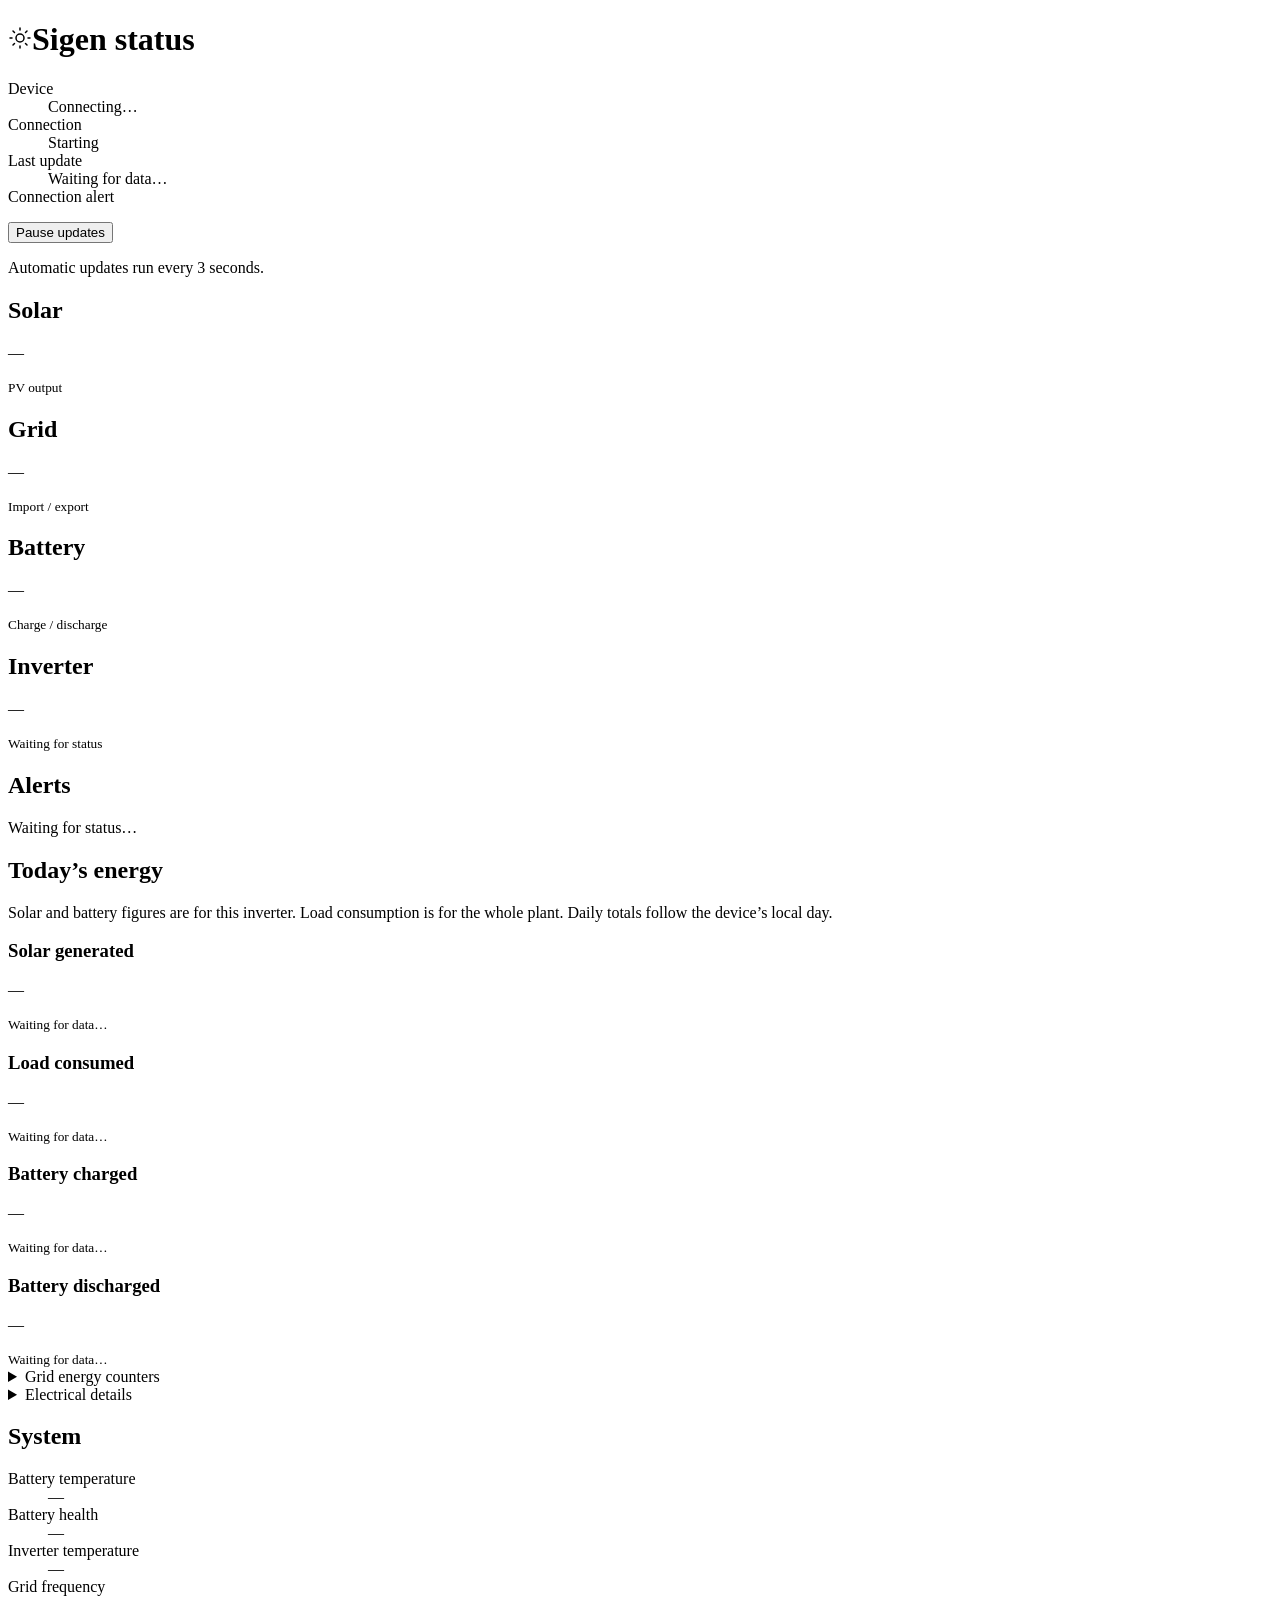
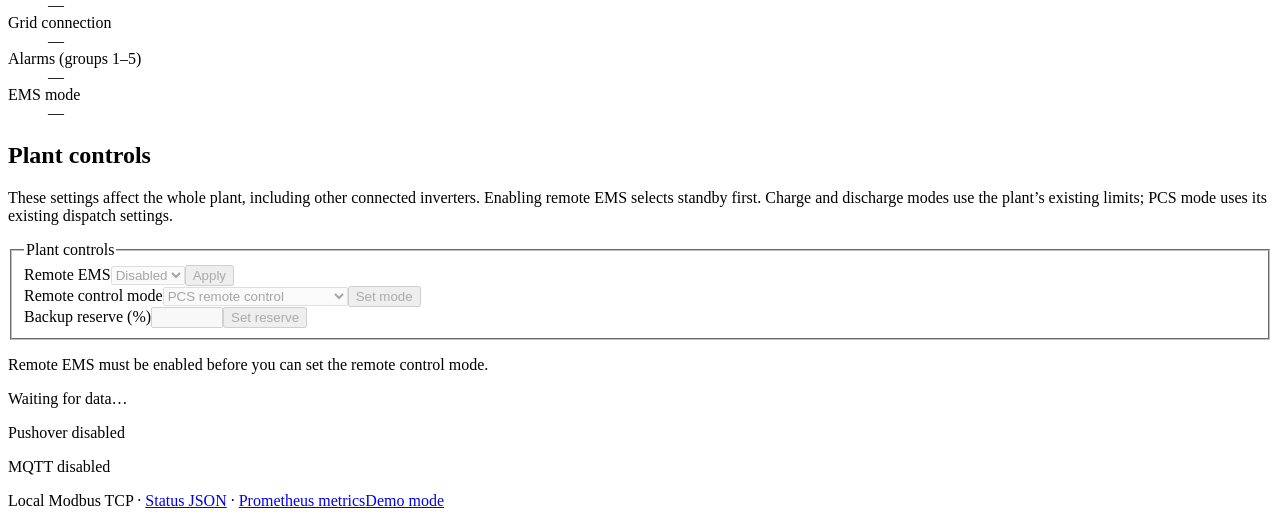
==== crates/sigen-server/static/index.html @ ad2ccc94 "fix(ui): place connection alerts inside the status display" ====
<!doctype html>
<html lang="en"><head><meta charset="utf-8"><meta name="viewport" content="width=device-width,initial-scale=1"><meta name="color-scheme" content="light dark"><title>Sigen status</title><link rel="stylesheet" href="/style.css"><script src="/demo.js" defer></script><script src="/app.js" defer></script></head>
<body><main>
<noscript><p>The dashboard requires JavaScript to load readings and enable controls. You can still view <a href="/api/status">status JSON</a> and <a href="/metrics">Prometheus metrics</a>.</p></noscript>
<header><div><h1><svg class="sun-mark" aria-hidden="true" focusable="false" width="24" height="24" viewBox="0 0 24 24" fill="none" stroke="currentColor" stroke-width="1.5" stroke-linecap="round"><circle cx="12" cy="12" r="4"/><path d="M12 2v2m0 16v2M2 12h2m16 0h2M5 5l1.5 1.5m11 11L19 19M5 19l1.5-1.5m11-11L19 5"/></svg>Sigen status</h1></div><a id="active-alerts-link" href="#alerts-panel" hidden></a></header>
<aside id="demo-banner" hidden aria-label="Demo mode">
<div><strong>DEMO MODE</strong><p>This demo simulates device data and controls. It sends no device commands or notifications. Your demo settings reset when you reload the page.</p></div>
<div class="demo-toolbar"><label for="demo-scenario">Scenario</label><select id="demo-scenario"><option value="solar">Solar generation</option><option value="night">Night · battery discharge</option><option value="alarm">Battery alarm</option><option value="offline">Device offline</option></select><a id="demo-metrics-link" href="#demo-metrics">Demo Prometheus metrics</a><a href="/">Exit demo</a></div>
</aside>
<dl class="device-display" aria-label="Device status">
<div class="device-identity"><dt class="display-label">Device</dt><dd id="device">Connecting…</dd></div>
<div><dt class="display-label">Connection</dt><dd id="connection" role="status">Starting</dd></div>
<div class="device-freshness"><dt class="display-label">Last update</dt><dd id="freshness">Waiting for data…</dd></div>
<div class="device-message"><dt class="sr-only">Connection alert</dt><dd id="error" role="alert"></dd></div>
</dl>
<div class="update-toolbar"><button id="updates-toggle" type="button" aria-describedby="updates-status">Pause updates</button><p id="updates-status" role="status">Automatic updates run every 3 seconds.</p></div>
<section class="cards" aria-label="Power and battery status">
<article><h2>Solar</h2><p class="value" id="solar">—</p><small>PV output</small></article>
<article><h2>Grid</h2><p class="value" id="grid">—</p><small id="grid-direction">Import / export</small></article>
<article><h2>Battery</h2><p class="value" id="soc">—</p><meter hidden id="soc-bar" min="0" max="100" value="0" aria-label="Battery state of charge"></meter><small id="battery-direction">Charge / discharge</small></article>
<article><h2>Inverter</h2><p class="value" id="inverter">—</p><small id="running">Waiting for status</small></article>
</section>
<section id="alerts-panel" class="panel" aria-labelledby="alerts-heading"><h2 id="alerts-heading" tabindex="-1">Alerts</h2><p id="alert-summary" role="status" aria-live="polite">Waiting for status…</p><div id="alerts"></div><p id="alert-error" class="failed" role="alert"></p></section>
<section class="panel" aria-labelledby="energy-heading"><h2 id="energy-heading">Today’s energy</h2><p>Solar and battery figures are for this inverter. Load consumption is for the whole plant. Daily totals follow the device’s local day.</p>
<div class="cards energy-cards">
<article><h3>Solar generated</h3><p class="value" id="energy-pv">—</p><small id="energy-pv-status">Waiting for data…</small></article>
<article><h3>Load consumed</h3><p class="value" id="energy-load">—</p><small id="energy-load-status">Waiting for data…</small></article>
<article><h3>Battery charged</h3><p class="value" id="energy-charge">—</p><small id="energy-charge-status">Waiting for data…</small></article>
<article><h3>Battery discharged</h3><p class="value" id="energy-discharge">—</p><small id="energy-discharge-status">Waiting for data…</small></article>
</div>
<details><summary>Grid energy counters</summary><p>Plant totals since these counters were initialized, not today’s usage. Firmware upgrades that introduce these counters start them from zero.</p>
<dl class="detail-readings"><dt>Imported from grid</dt><dd><span id="energy-import">—</span><small id="energy-import-status">Waiting for data…</small></dd><dt>Exported to grid</dt><dd><span id="energy-export">—</span><small id="energy-export-status">Waiting for data…</small></dd></dl>
</details></section>
<details id="electrical-panel" class="panel"><summary>Electrical details</summary><p id="electrical-status">Waiting for data…</p><p>Voltages and currents are measured at the inverter; grid power comes from the plant’s grid sensor. Unavailable phases are shown as —.</p>
<div class="table-scroll" tabindex="0" role="region" aria-label="Electrical phase readings"><table><caption class="sr-only">Phase readings</caption><thead><tr><th scope="col">Phase</th><th scope="col">Inverter voltage</th><th scope="col">Inverter current</th><th scope="col">Grid power</th></tr></thead><tbody>
<tr><th scope="row">A / L1</th><td id="phase-a-voltage">—</td><td id="phase-a-current">—</td><td id="phase-a-power">—</td></tr>
<tr><th scope="row">B / L2</th><td id="phase-b-voltage">—</td><td id="phase-b-current">—</td><td id="phase-b-power">—</td></tr>
<tr><th scope="row">C / L3</th><td id="phase-c-voltage">—</td><td id="phase-c-current">—</td><td id="phase-c-power">—</td></tr>
</tbody></table></div><p id="grid-phases-status">Waiting for grid phase data…</p>
<dl class="detail-readings"><dt>Output wiring</dt><dd id="output-wiring">—</dd><dt>Power factor</dt><dd id="power-factor">—</dd></dl>
</details>
<section class="panel"><h2>System</h2><dl id="health"><dt>Battery temperature</dt><dd id="battery-temp">—</dd><dt>Battery health</dt><dd id="soh">—</dd><dt>Inverter temperature</dt><dd id="inverter-temp">—</dd><dt>Grid frequency</dt><dd id="frequency">—</dd><dt>Grid connection</dt><dd id="grid-state">—</dd><dt>Alarms (groups 1–5)</dt><dd id="alarms">—</dd><dt>EMS mode</dt><dd id="ems">—</dd></dl></section>
<section class="panel"><h2>Plant controls</h2><p id="controls-help">These settings affect the whole plant, including other connected inverters. Enabling remote EMS selects standby first. Charge and discharge modes use the plant’s existing limits; PCS mode uses its existing dispatch settings.</p>
<fieldset id="controls" disabled aria-describedby="controls-help control-result"><legend class="sr-only">Plant controls</legend>
<form id="remote-form"><label for="remote">Remote EMS</label><select id="remote"><option value="false">Disabled</option><option value="true">Enabled</option></select><button aria-label="Apply remote EMS setting">Apply</button></form>
<form id="mode-form"><label for="mode">Remote control mode</label><select id="mode" aria-describedby="mode-help"><option value="0">PCS remote control</option><option value="1">Standby</option><option value="2">Maximum self-consumption</option><option value="3">Charge · grid first</option><option value="4">Charge · solar first</option><option value="5">Discharge · solar first</option><option value="6">Discharge · battery first</option></select><button>Set mode</button></form>
<form id="backup-form"><label for="backup">Backup reserve (%)</label><input id="backup" type="number" min="0" max="100" step="0.1" required><button>Set reserve</button></form>
</fieldset><p id="mode-help">Remote EMS must be enabled before you can set the remote control mode.</p><p id="control-result" role="status" aria-live="polite">Waiting for data…</p>
</section><p id="pushover-status">Pushover disabled</p><p id="mqtt-status">MQTT disabled</p><details id="demo-metrics" class="panel" hidden><summary id="demo-metrics-heading">Demo Prometheus metrics</summary><p>These simulated Prometheus metrics reflect the current scenario and control settings. The metrics update with the dashboard. The live /metrics endpoint continues to report real server data.</p><pre tabindex="0" role="region" aria-label="Simulated Prometheus metrics"><code id="demo-metrics-output"></code></pre></details><footer><span id="live-links">Local Modbus TCP · <a href="/api/status">Status JSON</a> · <a href="/metrics">Prometheus metrics</a></span><a id="demo-link" href="/?demo=1">Demo mode</a></footer>
</main></body></html>
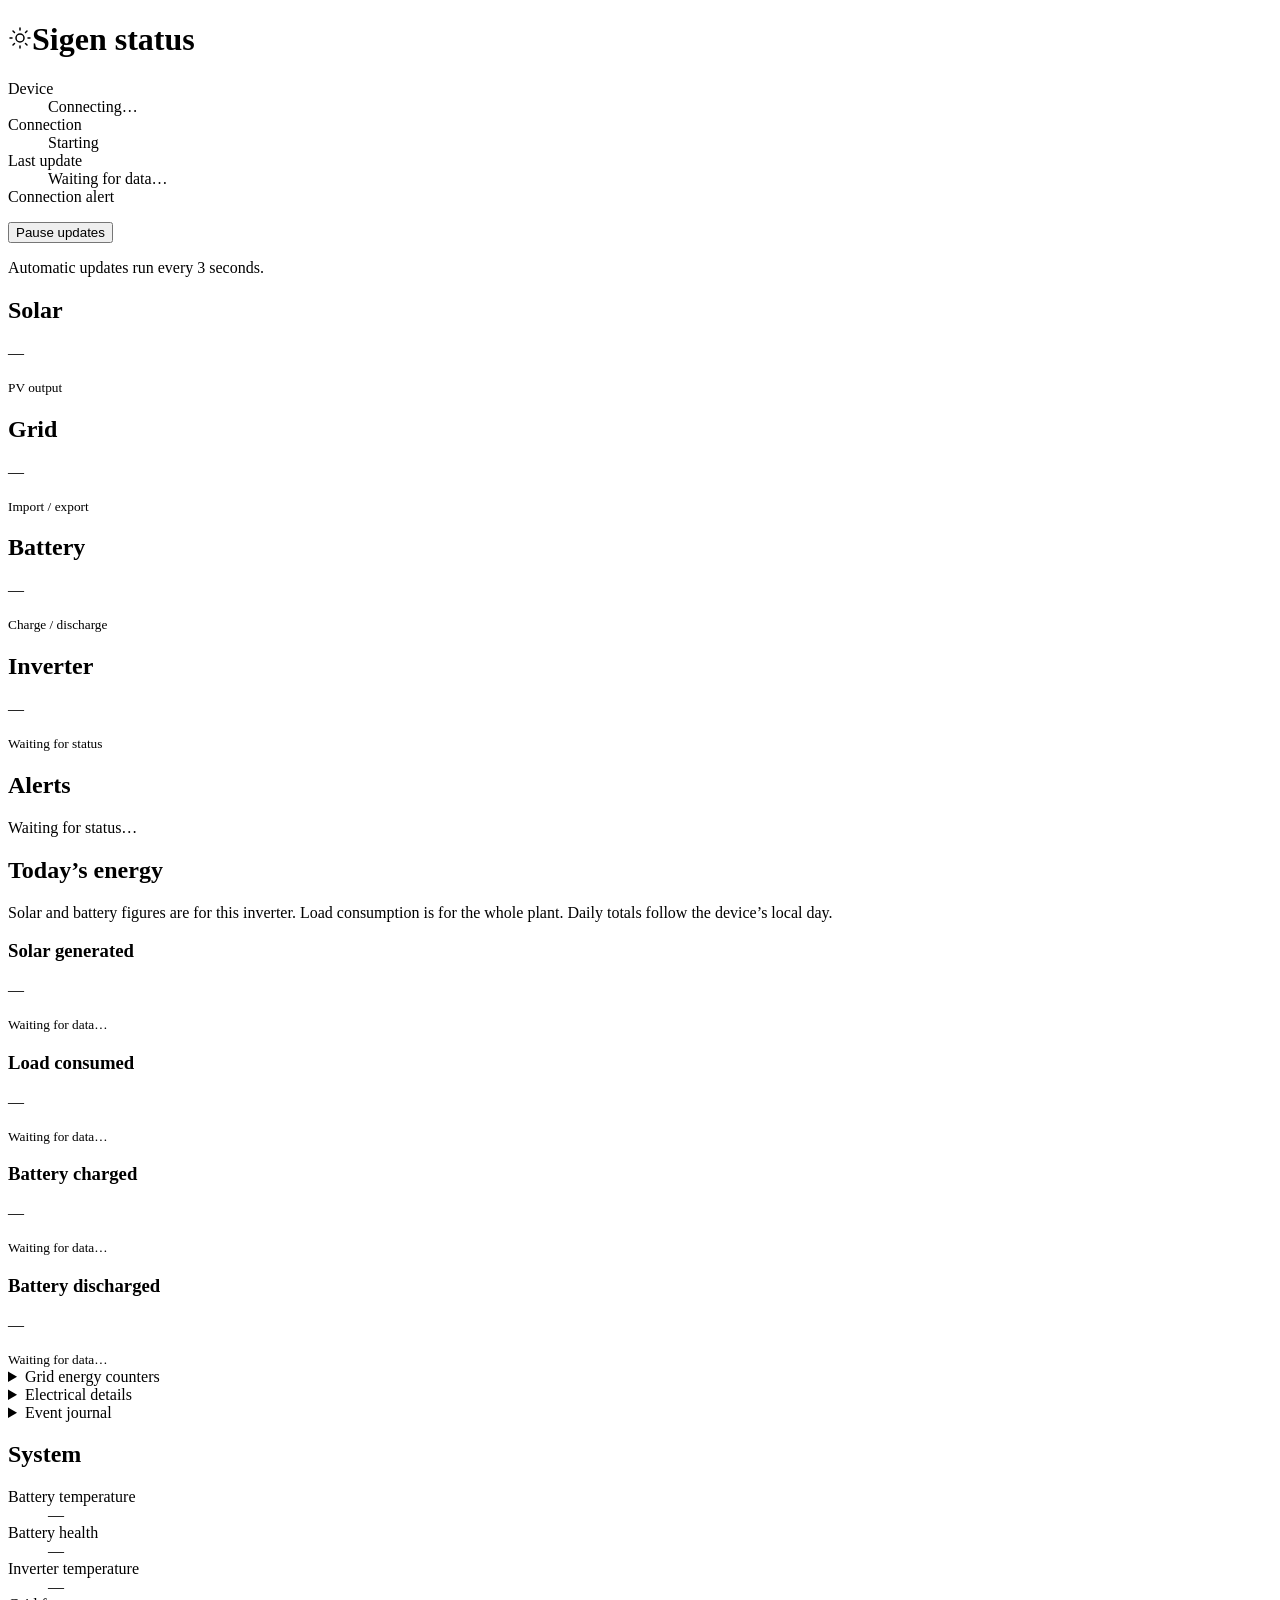
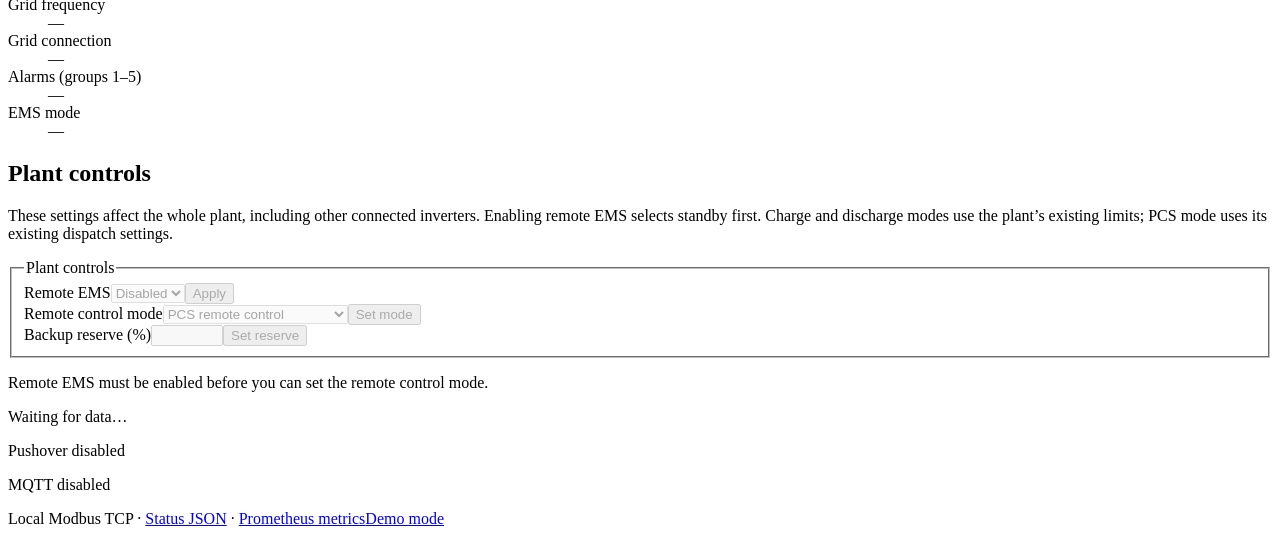
==== commit 8deec0dc: "feat: persist an event journal with a filterable dashboard timeline" ====
--- a/crates/sigen-server/static/index.html
+++ b/crates/sigen-server/static/index.html
@@ -39,6 +39,11 @@
 </tbody></table></div><p id="grid-phases-status">Waiting for grid phase data…</p>
 <dl class="detail-readings"><dt>Output wiring</dt><dd id="output-wiring">—</dd><dt>Power factor</dt><dd id="power-factor">—</dd></dl>
 </details>
+<details id="journal-panel" class="panel"><summary>Event journal</summary>
+<p>Connection changes, alerts, controls, and server events are kept across restarts. Newest events appear first. Refresh to see new events.</p>
+<div class="journal-toolbar"><label for="journal-category">Show</label><select id="journal-category"><option value="">All events</option><option value="connectivity">Connectivity</option><option value="alert">Alerts</option><option value="control">Controls</option><option value="settings">Settings</option><option value="server">Server</option></select><button id="journal-refresh" type="button">Newest events</button><button id="journal-older" type="button" disabled>Older events</button></div>
+<p id="journal-health" role="status">Waiting for journal status…</p><p id="journal-error" class="failed" role="alert"></p><p id="journal-page-status" role="status"></p><ol id="journal-events" aria-label="Event history"></ol>
+</details>
 <section class="panel"><h2>System</h2><dl id="health"><dt>Battery temperature</dt><dd id="battery-temp">—</dd><dt>Battery health</dt><dd id="soh">—</dd><dt>Inverter temperature</dt><dd id="inverter-temp">—</dd><dt>Grid frequency</dt><dd id="frequency">—</dd><dt>Grid connection</dt><dd id="grid-state">—</dd><dt>Alarms (groups 1–5)</dt><dd id="alarms">—</dd><dt>EMS mode</dt><dd id="ems">—</dd></dl></section>
 <section class="panel"><h2>Plant controls</h2><p id="controls-help">These settings affect the whole plant, including other connected inverters. Enabling remote EMS selects standby first. Charge and discharge modes use the plant’s existing limits; PCS mode uses its existing dispatch settings.</p>
 <fieldset id="controls" disabled aria-describedby="controls-help control-result"><legend class="sr-only">Plant controls</legend>
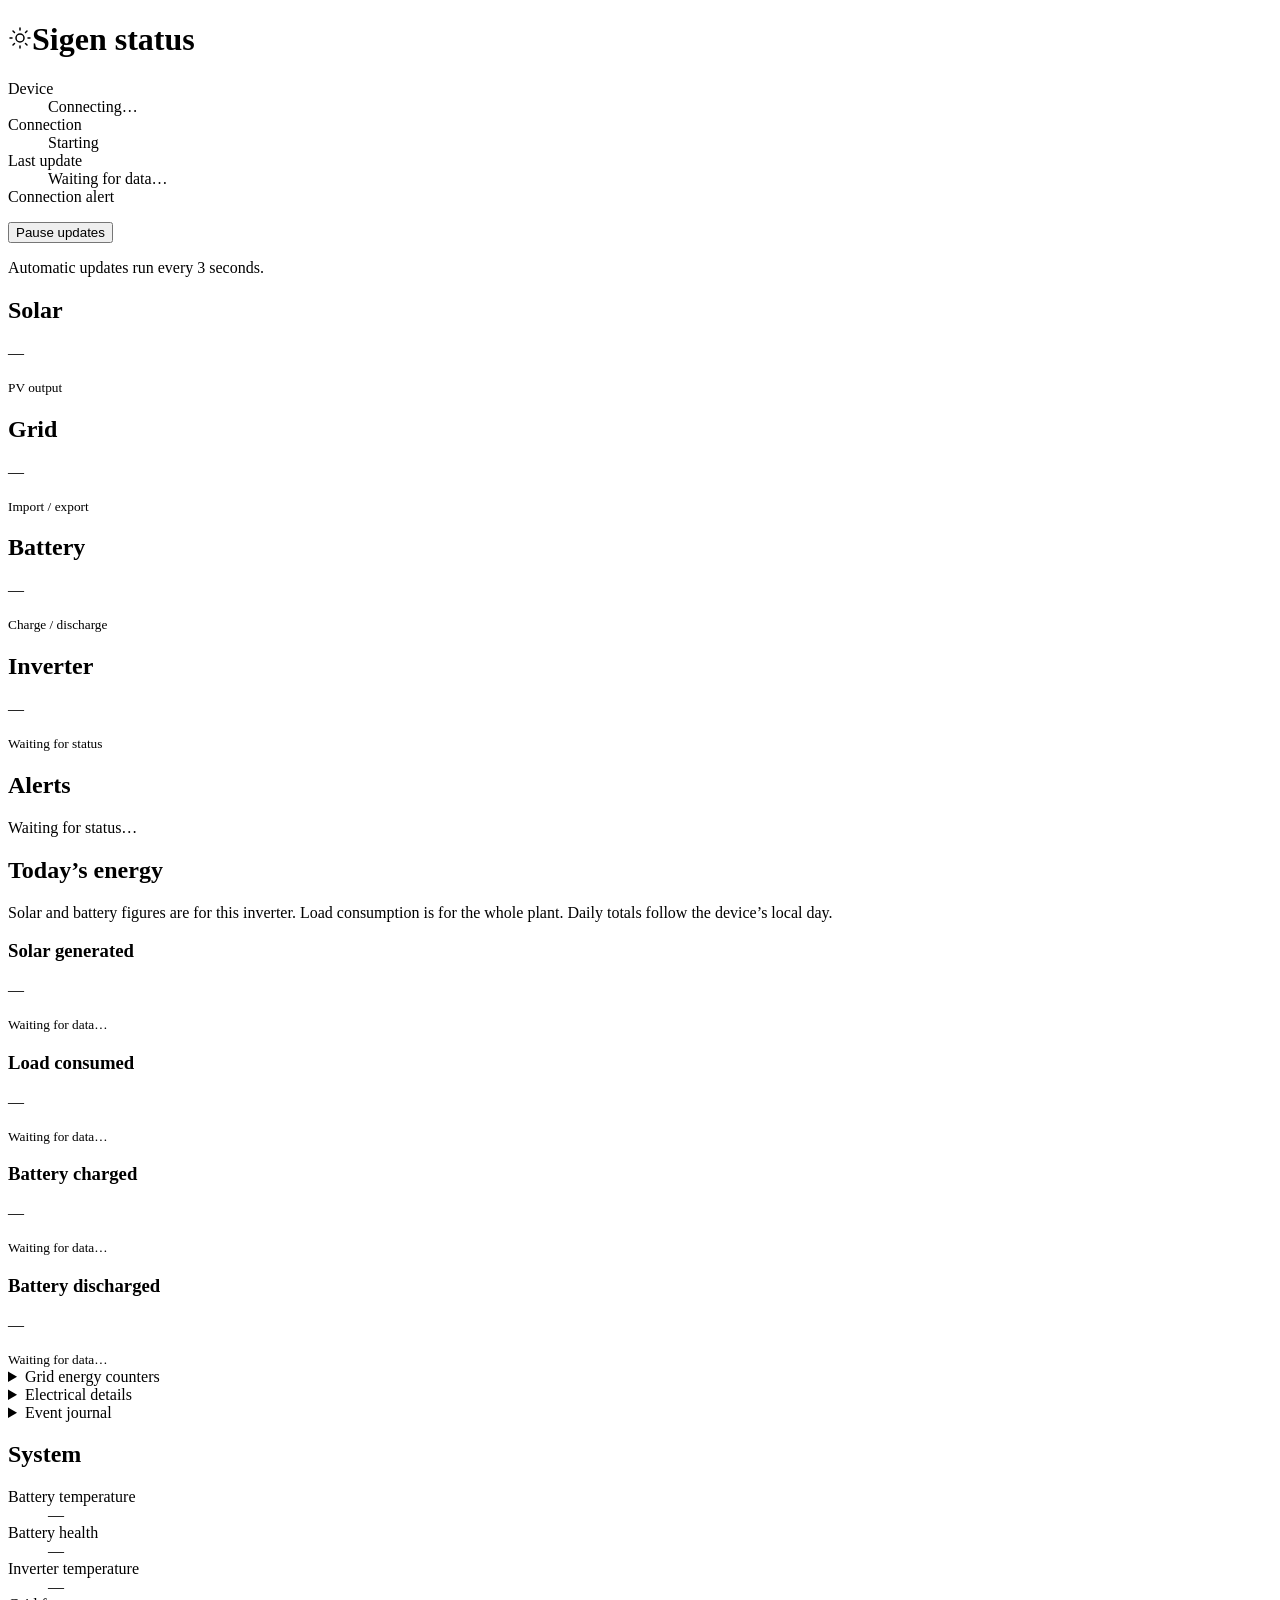
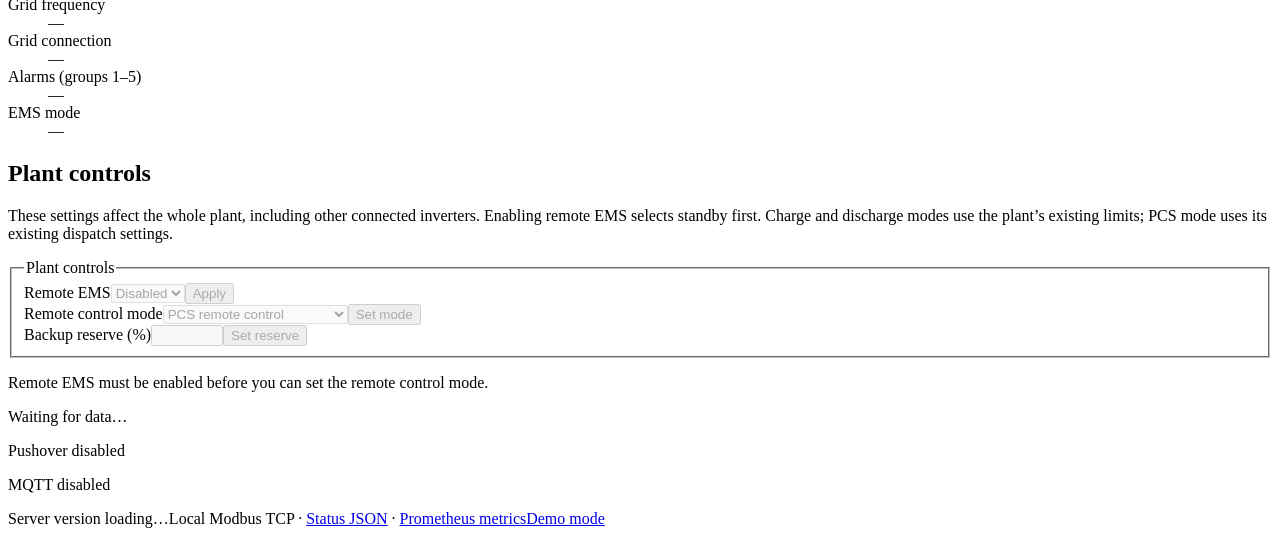
==== commit 599675a1: "feat: expose running server version in dashboard and MQTT" ====
--- a/crates/sigen-server/static/index.html
+++ b/crates/sigen-server/static/index.html
@@ -51,5 +51,5 @@
 <form id="mode-form"><label for="mode">Remote control mode</label><select id="mode" aria-describedby="mode-help"><option value="0">PCS remote control</option><option value="1">Standby</option><option value="2">Maximum self-consumption</option><option value="3">Charge · grid first</option><option value="4">Charge · solar first</option><option value="5">Discharge · solar first</option><option value="6">Discharge · battery first</option></select><button>Set mode</button></form>
 <form id="backup-form"><label for="backup">Backup reserve (%)</label><input id="backup" type="number" min="0" max="100" step="0.1" required><button>Set reserve</button></form>
 </fieldset><p id="mode-help">Remote EMS must be enabled before you can set the remote control mode.</p><p id="control-result" role="status" aria-live="polite">Waiting for data…</p>
-</section><p id="pushover-status">Pushover disabled</p><p id="mqtt-status">MQTT disabled</p><details id="demo-metrics" class="panel" hidden><summary id="demo-metrics-heading">Demo Prometheus metrics</summary><p>These simulated Prometheus metrics reflect the current scenario and control settings. The metrics update with the dashboard. The live /metrics endpoint continues to report real server data.</p><pre tabindex="0" role="region" aria-label="Simulated Prometheus metrics"><code id="demo-metrics-output"></code></pre></details><footer><span id="live-links">Local Modbus TCP · <a href="/api/status">Status JSON</a> · <a href="/metrics">Prometheus metrics</a></span><a id="demo-link" href="/?demo=1">Demo mode</a></footer>
+</section><p id="pushover-status">Pushover disabled</p><p id="mqtt-status">MQTT disabled</p><details id="demo-metrics" class="panel" hidden><summary id="demo-metrics-heading">Demo Prometheus metrics</summary><p>These simulated Prometheus metrics reflect the current scenario and control settings. The metrics update with the dashboard. The live /metrics endpoint continues to report real server data.</p><pre tabindex="0" role="region" aria-label="Simulated Prometheus metrics"><code id="demo-metrics-output"></code></pre></details><footer><span id="server-version">Server version loading…</span><span id="live-links">Local Modbus TCP · <a href="/api/status">Status JSON</a> · <a href="/metrics">Prometheus metrics</a></span><a id="demo-link" href="/?demo=1">Demo mode</a></footer>
 </main></body></html>
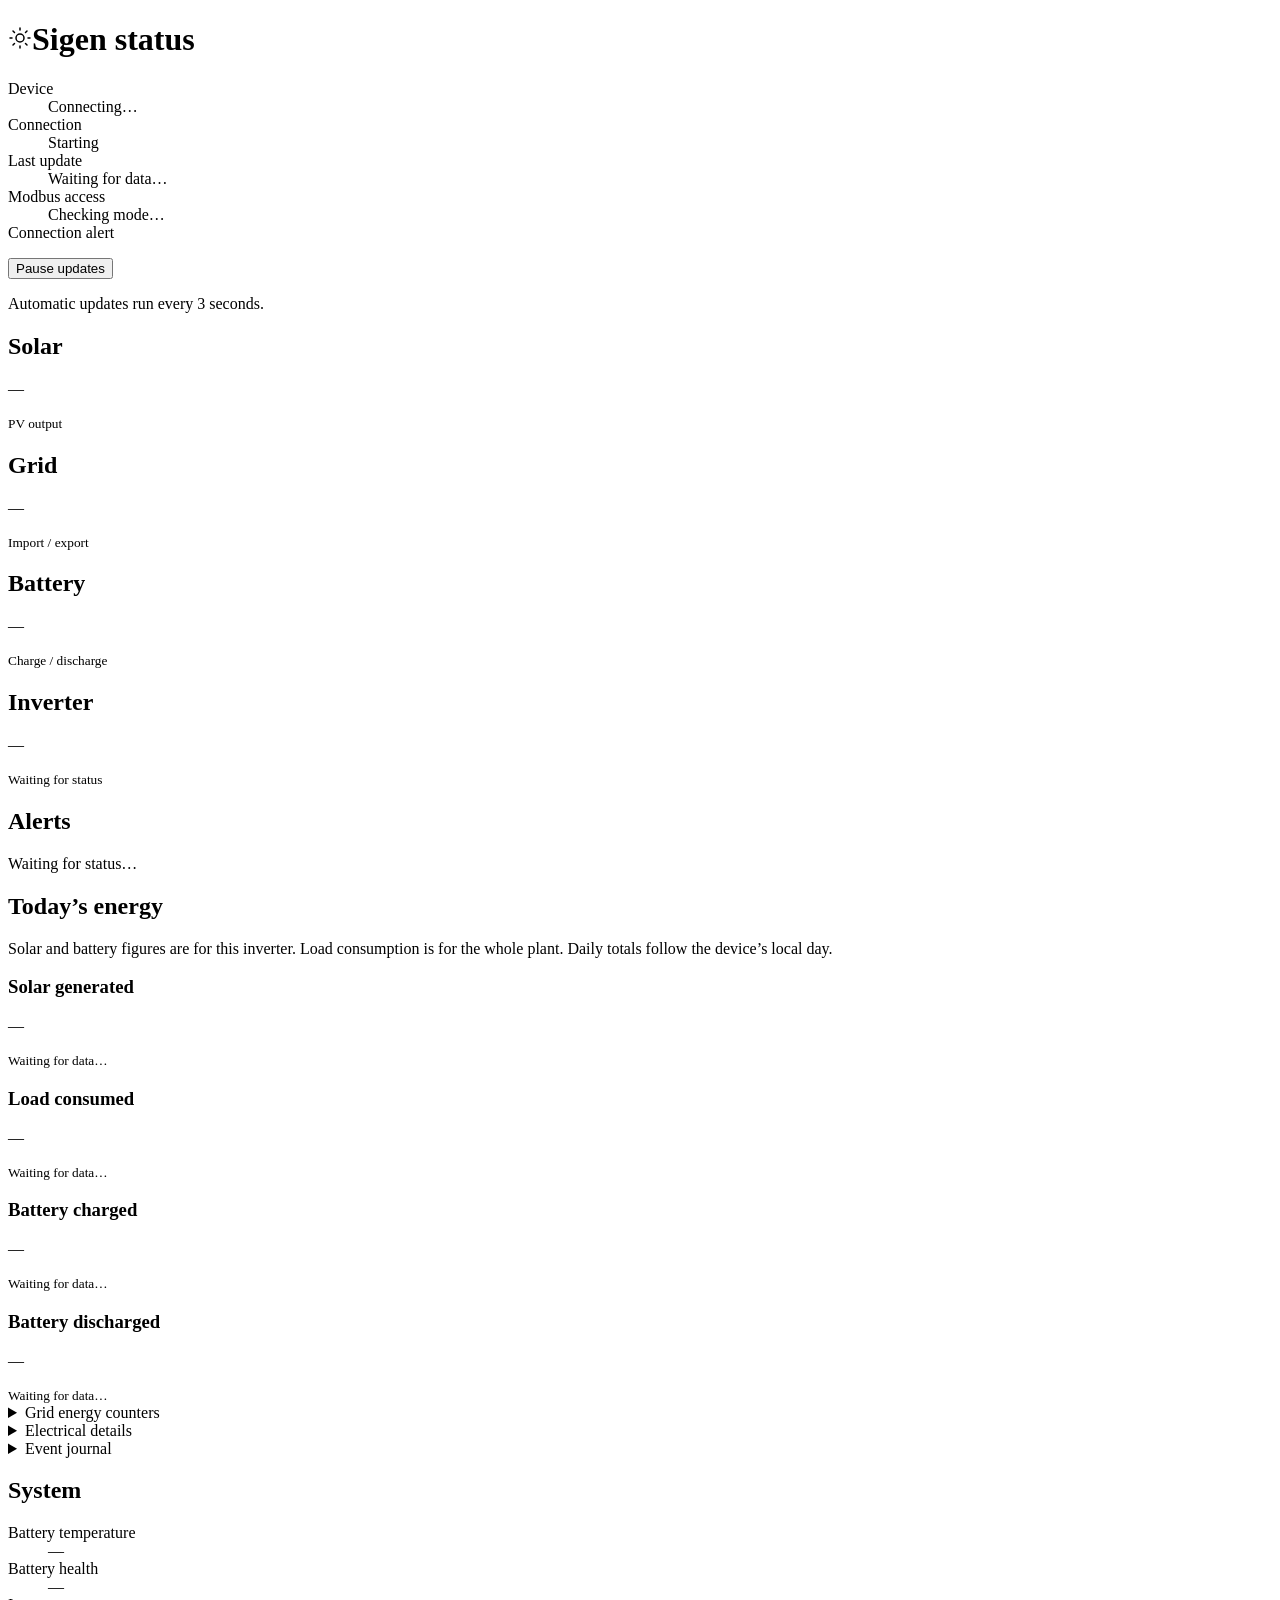
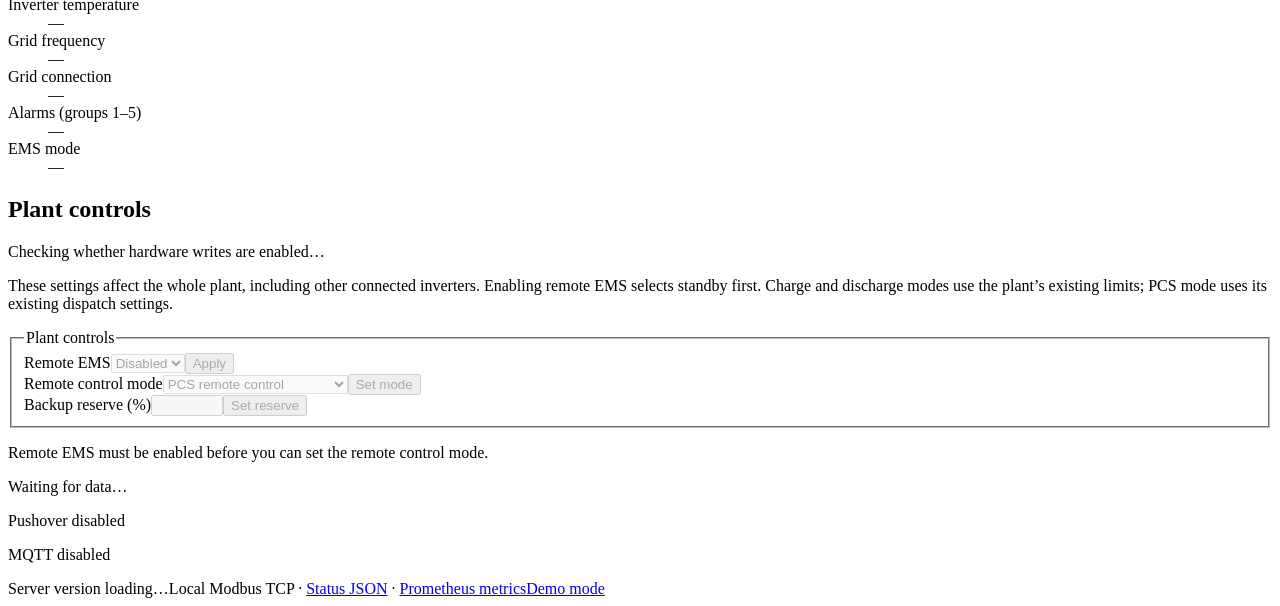
==== commit 640d6a13: "feat(ui): show Modbus access mode and read-only plant settings" ====
--- a/crates/sigen-server/static/index.html
+++ b/crates/sigen-server/static/index.html
@@ -11,6 +11,7 @@
 <div class="device-identity"><dt class="display-label">Device</dt><dd id="device">Connecting…</dd></div>
 <div><dt class="display-label">Connection</dt><dd id="connection" role="status">Starting</dd></div>
 <div class="device-freshness"><dt class="display-label">Last update</dt><dd id="freshness">Waiting for data…</dd></div>
+<div class="device-access"><dt class="display-label">Modbus access</dt><dd id="access-mode" role="status">Checking mode…</dd></div>
 <div class="device-message"><dt class="sr-only">Connection alert</dt><dd id="error" role="alert"></dd></div>
 </dl>
 <div class="update-toolbar"><button id="updates-toggle" type="button" aria-describedby="updates-status">Pause updates</button><p id="updates-status" role="status">Automatic updates run every 3 seconds.</p></div>
@@ -45,7 +46,12 @@
 <p id="journal-health" role="status">Waiting for journal status…</p><p id="journal-error" class="failed" role="alert"></p><p id="journal-page-status" role="status"></p><ol id="journal-events" aria-label="Event history"></ol>
 </details>
 <section class="panel"><h2>System</h2><dl id="health"><dt>Battery temperature</dt><dd id="battery-temp">—</dd><dt>Battery health</dt><dd id="soh">—</dd><dt>Inverter temperature</dt><dd id="inverter-temp">—</dd><dt>Grid frequency</dt><dd id="frequency">—</dd><dt>Grid connection</dt><dd id="grid-state">—</dd><dt>Alarms (groups 1–5)</dt><dd id="alarms">—</dd><dt>EMS mode</dt><dd id="ems">—</dd></dl></section>
-<section class="panel"><h2>Plant controls</h2><p id="controls-help">These settings affect the whole plant, including other connected inverters. Enabling remote EMS selects standby first. Charge and discharge modes use the plant’s existing limits; PCS mode uses its existing dispatch settings.</p>
+<section class="panel"><h2 id="controls-heading">Plant controls</h2><p id="controls-access" role="status">Checking whether hardware writes are enabled…</p><p id="controls-help">These settings affect the whole plant, including other connected inverters. Enabling remote EMS selects standby first. Charge and discharge modes use the plant’s existing limits; PCS mode uses its existing dispatch settings.</p>
+<dl id="control-readings" class="detail-readings" aria-label="Current plant settings" hidden>
+<dt>Remote EMS</dt><dd id="remote-reading">—</dd>
+<dt>Remote control mode</dt><dd id="mode-reading">—</dd>
+<dt>Backup reserve</dt><dd id="backup-reading">—</dd>
+</dl>
 <fieldset id="controls" disabled aria-describedby="controls-help control-result"><legend class="sr-only">Plant controls</legend>
 <form id="remote-form"><label for="remote">Remote EMS</label><select id="remote"><option value="false">Disabled</option><option value="true">Enabled</option></select><button aria-label="Apply remote EMS setting">Apply</button></form>
 <form id="mode-form"><label for="mode">Remote control mode</label><select id="mode" aria-describedby="mode-help"><option value="0">PCS remote control</option><option value="1">Standby</option><option value="2">Maximum self-consumption</option><option value="3">Charge · grid first</option><option value="4">Charge · solar first</option><option value="5">Discharge · solar first</option><option value="6">Discharge · battery first</option></select><button>Set mode</button></form>
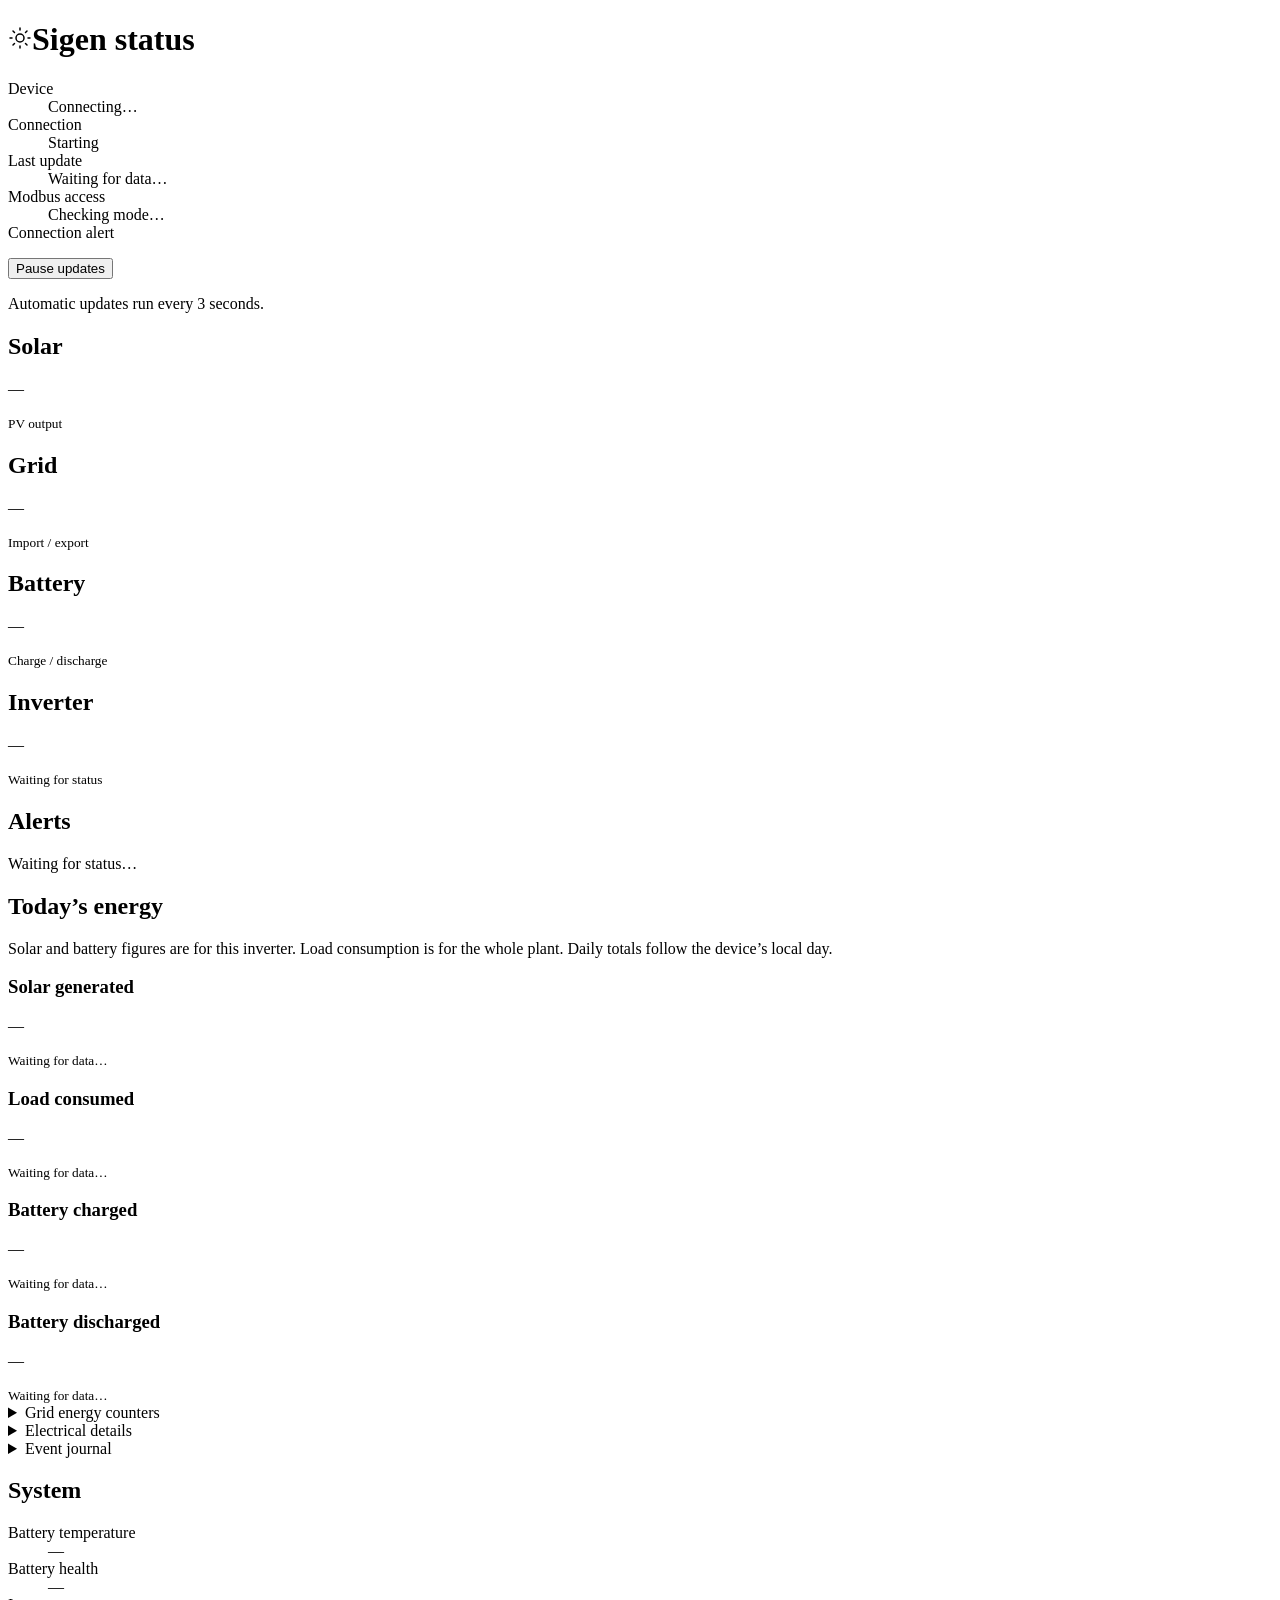
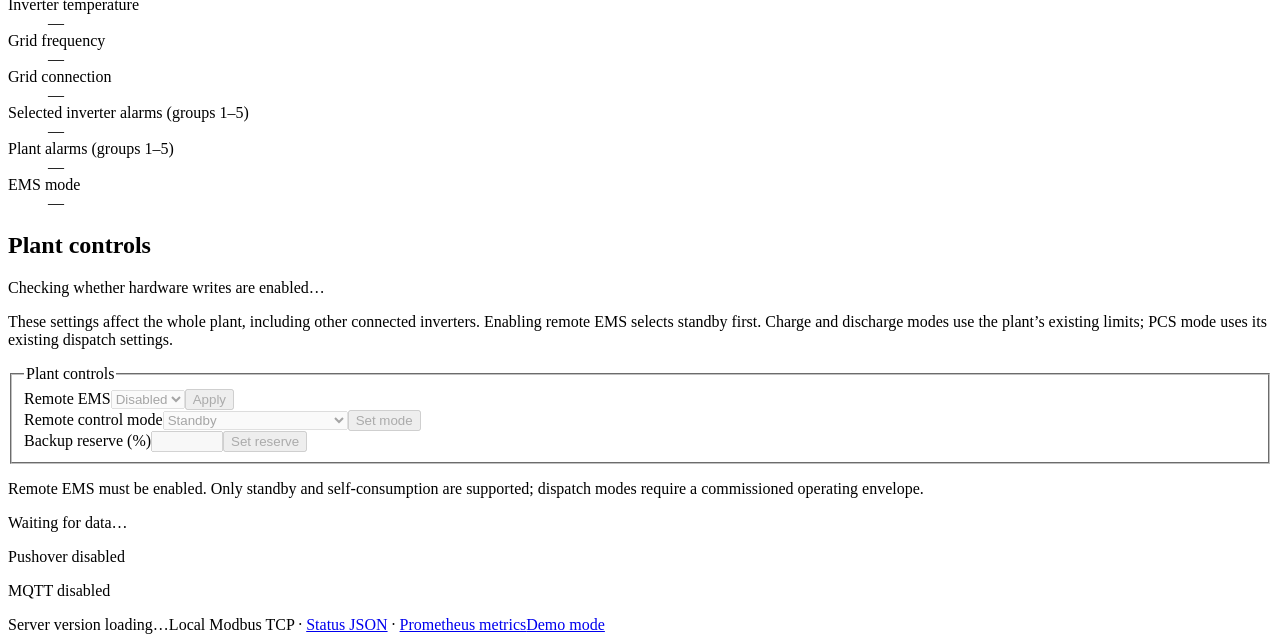
==== commit 3e0ae610: "fix: harden hardware controls and expand alarm monitoring" ====
--- a/crates/sigen-server/static/index.html
+++ b/crates/sigen-server/static/index.html
@@ -1,6 +1,8 @@
 <!doctype html>
 <html lang="en"><head><meta charset="utf-8"><meta name="viewport" content="width=device-width,initial-scale=1"><meta name="color-scheme" content="light dark"><title>Sigen status</title><link rel="stylesheet" href="/style.css"><script src="/demo.js" defer></script><script src="/app.js" defer></script></head>
-<body><main>
+<body>
+<div class="solar-sky" aria-hidden="true"></div>
+<main>
 <noscript><p>The dashboard requires JavaScript to load readings and enable controls. You can still view <a href="/api/status">status JSON</a> and <a href="/metrics">Prometheus metrics</a>.</p></noscript>
 <header><div><h1><svg class="sun-mark" aria-hidden="true" focusable="false" width="24" height="24" viewBox="0 0 24 24" fill="none" stroke="currentColor" stroke-width="1.5" stroke-linecap="round"><circle cx="12" cy="12" r="4"/><path d="M12 2v2m0 16v2M2 12h2m16 0h2M5 5l1.5 1.5m11 11L19 19M5 19l1.5-1.5m11-11L19 5"/></svg>Sigen status</h1></div><a id="active-alerts-link" href="#alerts-panel" hidden></a></header>
 <aside id="demo-banner" hidden aria-label="Demo mode">
@@ -45,7 +47,7 @@
 <div class="journal-toolbar"><label for="journal-category">Show</label><select id="journal-category"><option value="">All events</option><option value="connectivity">Connectivity</option><option value="alert">Alerts</option><option value="control">Controls</option><option value="settings">Settings</option><option value="server">Server</option></select><button id="journal-refresh" type="button">Newest events</button><button id="journal-older" type="button" disabled>Older events</button></div>
 <p id="journal-health" role="status">Waiting for journal status…</p><p id="journal-error" class="failed" role="alert"></p><p id="journal-page-status" role="status"></p><ol id="journal-events" aria-label="Event history"></ol>
 </details>
-<section class="panel"><h2>System</h2><dl id="health"><dt>Battery temperature</dt><dd id="battery-temp">—</dd><dt>Battery health</dt><dd id="soh">—</dd><dt>Inverter temperature</dt><dd id="inverter-temp">—</dd><dt>Grid frequency</dt><dd id="frequency">—</dd><dt>Grid connection</dt><dd id="grid-state">—</dd><dt>Alarms (groups 1–5)</dt><dd id="alarms">—</dd><dt>EMS mode</dt><dd id="ems">—</dd></dl></section>
+<section class="panel"><h2>System</h2><dl id="health"><dt>Battery temperature</dt><dd id="battery-temp">—</dd><dt>Battery health</dt><dd id="soh">—</dd><dt>Inverter temperature</dt><dd id="inverter-temp">—</dd><dt>Grid frequency</dt><dd id="frequency">—</dd><dt>Grid connection</dt><dd id="grid-state">—</dd><dt>Selected inverter alarms (groups 1–5)</dt><dd id="alarms">—</dd><dt>Plant alarms (groups 1–5)</dt><dd id="plant-alarms">—</dd><dt>EMS mode</dt><dd id="ems">—</dd></dl></section>
 <section class="panel"><h2 id="controls-heading">Plant controls</h2><p id="controls-access" role="status">Checking whether hardware writes are enabled…</p><p id="controls-help">These settings affect the whole plant, including other connected inverters. Enabling remote EMS selects standby first. Charge and discharge modes use the plant’s existing limits; PCS mode uses its existing dispatch settings.</p>
 <dl id="control-readings" class="detail-readings" aria-label="Current plant settings" hidden>
 <dt>Remote EMS</dt><dd id="remote-reading">—</dd>
@@ -54,8 +56,8 @@
 </dl>
 <fieldset id="controls" disabled aria-describedby="controls-help control-result"><legend class="sr-only">Plant controls</legend>
 <form id="remote-form"><label for="remote">Remote EMS</label><select id="remote"><option value="false">Disabled</option><option value="true">Enabled</option></select><button aria-label="Apply remote EMS setting">Apply</button></form>
-<form id="mode-form"><label for="mode">Remote control mode</label><select id="mode" aria-describedby="mode-help"><option value="0">PCS remote control</option><option value="1">Standby</option><option value="2">Maximum self-consumption</option><option value="3">Charge · grid first</option><option value="4">Charge · solar first</option><option value="5">Discharge · solar first</option><option value="6">Discharge · battery first</option></select><button>Set mode</button></form>
+<form id="mode-form"><label for="mode">Remote control mode</label><select id="mode" aria-describedby="mode-help"><option value="0" disabled>PCS remote control</option><option value="1">Standby</option><option value="2">Maximum self-consumption</option><option value="3" disabled>Charge · grid first</option><option value="4" disabled>Charge · solar first</option><option value="5" disabled>Discharge · solar first</option><option value="6" disabled>Discharge · battery first</option></select><button>Set mode</button></form>
 <form id="backup-form"><label for="backup">Backup reserve (%)</label><input id="backup" type="number" min="0" max="100" step="0.1" required><button>Set reserve</button></form>
-</fieldset><p id="mode-help">Remote EMS must be enabled before you can set the remote control mode.</p><p id="control-result" role="status" aria-live="polite">Waiting for data…</p>
+</fieldset><p id="mode-help">Remote EMS must be enabled. Only standby and self-consumption are supported; dispatch modes require a commissioned operating envelope.</p><p id="control-result" role="status" aria-live="polite">Waiting for data…</p>
 </section><p id="pushover-status">Pushover disabled</p><p id="mqtt-status">MQTT disabled</p><details id="demo-metrics" class="panel" hidden><summary id="demo-metrics-heading">Demo Prometheus metrics</summary><p>These simulated Prometheus metrics reflect the current scenario and control settings. The metrics update with the dashboard. The live /metrics endpoint continues to report real server data.</p><pre tabindex="0" role="region" aria-label="Simulated Prometheus metrics"><code id="demo-metrics-output"></code></pre></details><footer><span id="server-version">Server version loading…</span><span id="live-links">Local Modbus TCP · <a href="/api/status">Status JSON</a> · <a href="/metrics">Prometheus metrics</a></span><a id="demo-link" href="/?demo=1">Demo mode</a></footer>
 </main></body></html>
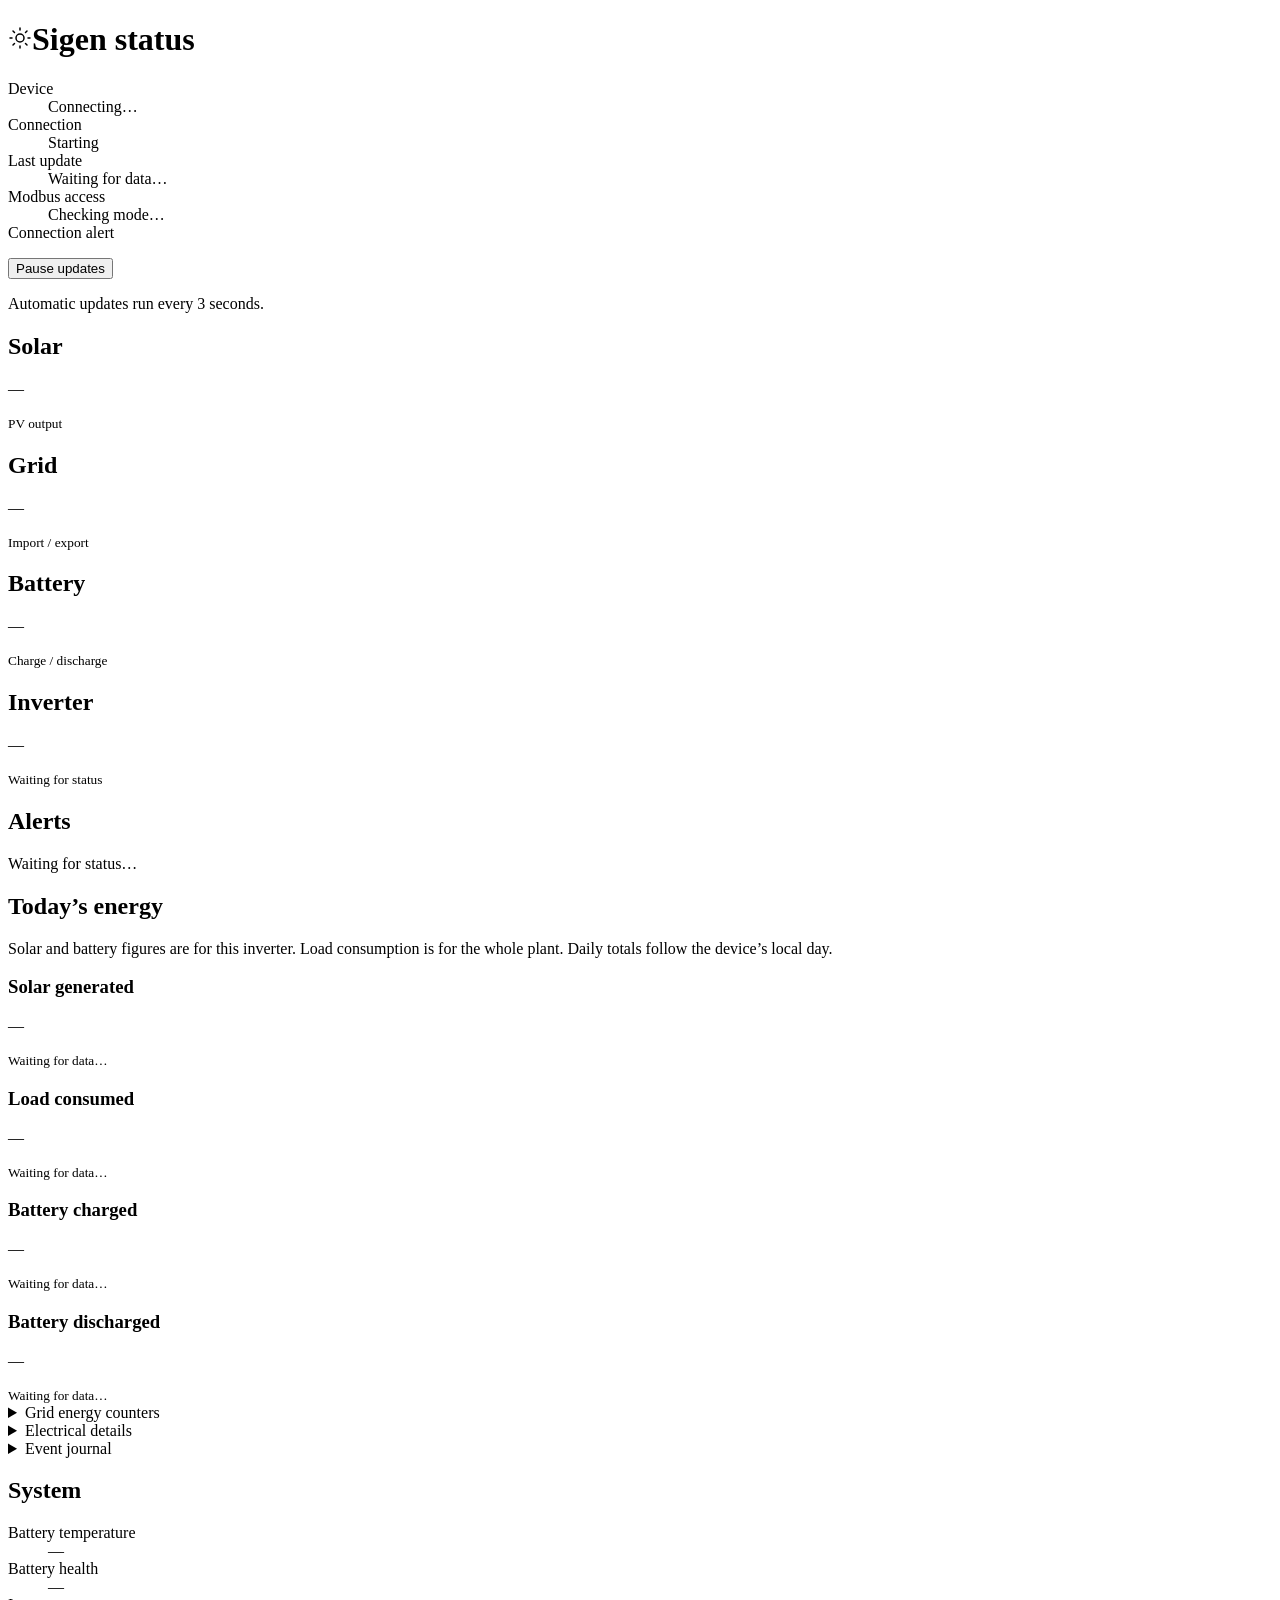
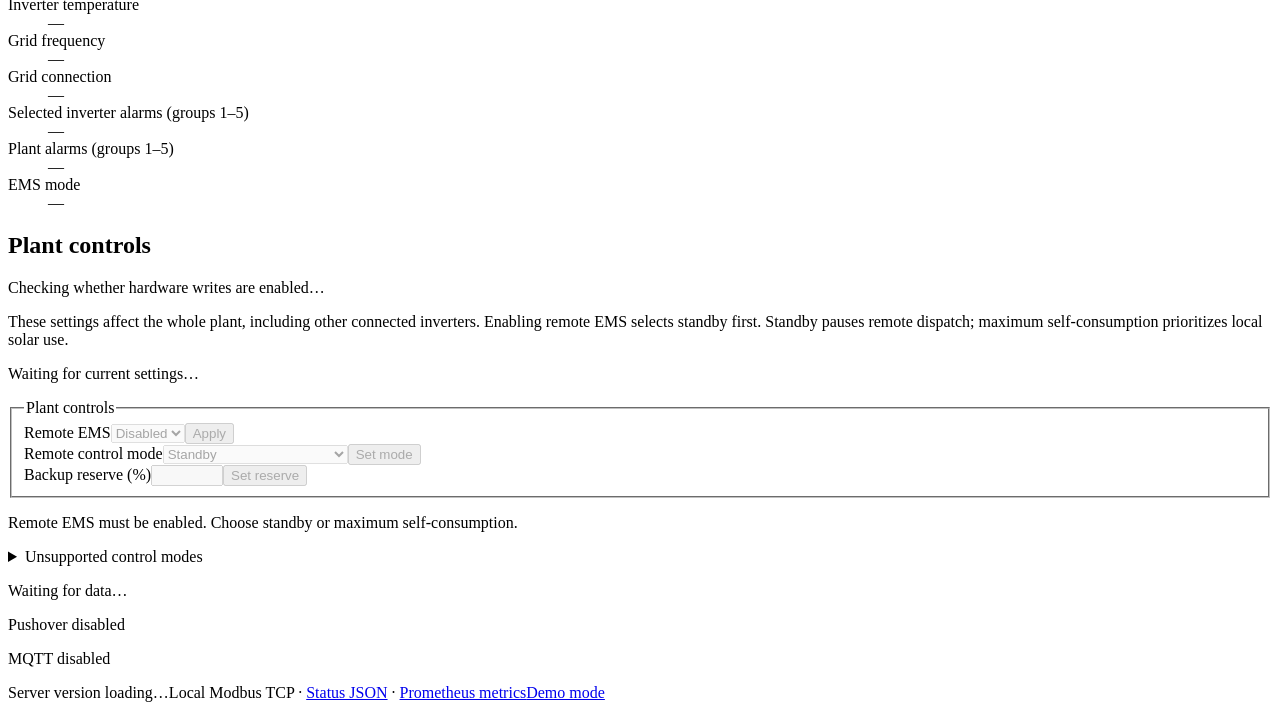
==== commit 7c1871e2: "fix(ui): clarify freshness alerts settings and journal navigation" ====
--- a/crates/sigen-server/static/index.html
+++ b/crates/sigen-server/static/index.html
@@ -44,20 +44,20 @@
 </details>
 <details id="journal-panel" class="panel"><summary>Event journal</summary>
 <p>Connection changes, alerts, controls, and server events are kept across restarts. Newest events appear first. Refresh to see new events.</p>
-<div class="journal-toolbar"><label for="journal-category">Show</label><select id="journal-category"><option value="">All events</option><option value="connectivity">Connectivity</option><option value="alert">Alerts</option><option value="control">Controls</option><option value="settings">Settings</option><option value="server">Server</option></select><button id="journal-refresh" type="button">Newest events</button><button id="journal-older" type="button" disabled>Older events</button></div>
+<div class="journal-toolbar"><label for="journal-category">Show</label><select id="journal-category"><option value="">All events</option><option value="connectivity">Connectivity</option><option value="alert">Alerts</option><option value="control">Controls</option><option value="settings">Settings</option><option value="server">Server</option></select><button id="journal-refresh" type="button">Newest events</button><button id="journal-previous" type="button" disabled>Previous page</button><button id="journal-older" type="button" disabled>Older events</button></div>
 <p id="journal-health" role="status">Waiting for journal status…</p><p id="journal-error" class="failed" role="alert"></p><p id="journal-page-status" role="status"></p><ol id="journal-events" aria-label="Event history"></ol>
 </details>
 <section class="panel"><h2>System</h2><dl id="health"><dt>Battery temperature</dt><dd id="battery-temp">—</dd><dt>Battery health</dt><dd id="soh">—</dd><dt>Inverter temperature</dt><dd id="inverter-temp">—</dd><dt>Grid frequency</dt><dd id="frequency">—</dd><dt>Grid connection</dt><dd id="grid-state">—</dd><dt>Selected inverter alarms (groups 1–5)</dt><dd id="alarms">—</dd><dt>Plant alarms (groups 1–5)</dt><dd id="plant-alarms">—</dd><dt>EMS mode</dt><dd id="ems">—</dd></dl></section>
-<section class="panel"><h2 id="controls-heading">Plant controls</h2><p id="controls-access" role="status">Checking whether hardware writes are enabled…</p><p id="controls-help">These settings affect the whole plant, including other connected inverters. Enabling remote EMS selects standby first. Charge and discharge modes use the plant’s existing limits; PCS mode uses its existing dispatch settings.</p>
+<section class="panel"><h2 id="controls-heading">Plant controls</h2><p id="controls-access" role="status">Checking whether hardware writes are enabled…</p><p id="controls-help">These settings affect the whole plant, including other connected inverters. Enabling remote EMS selects standby first. Standby pauses remote dispatch; maximum self-consumption prioritizes local solar use.</p>
 <dl id="control-readings" class="detail-readings" aria-label="Current plant settings" hidden>
 <dt>Remote EMS</dt><dd id="remote-reading">—</dd>
 <dt>Remote control mode</dt><dd id="mode-reading">—</dd>
 <dt>Backup reserve</dt><dd id="backup-reading">—</dd>
 </dl>
-<fieldset id="controls" disabled aria-describedby="controls-help control-result"><legend class="sr-only">Plant controls</legend>
+<p id="settings-current" role="status">Waiting for current settings…</p><fieldset id="controls" disabled aria-describedby="controls-help control-result"><legend class="sr-only">Plant controls</legend>
 <form id="remote-form"><label for="remote">Remote EMS</label><select id="remote"><option value="false">Disabled</option><option value="true">Enabled</option></select><button aria-label="Apply remote EMS setting">Apply</button></form>
 <form id="mode-form"><label for="mode">Remote control mode</label><select id="mode" aria-describedby="mode-help"><option value="0" disabled>PCS remote control</option><option value="1">Standby</option><option value="2">Maximum self-consumption</option><option value="3" disabled>Charge · grid first</option><option value="4" disabled>Charge · solar first</option><option value="5" disabled>Discharge · solar first</option><option value="6" disabled>Discharge · battery first</option></select><button>Set mode</button></form>
 <form id="backup-form"><label for="backup">Backup reserve (%)</label><input id="backup" type="number" min="0" max="100" step="0.1" required><button>Set reserve</button></form>
-</fieldset><p id="mode-help">Remote EMS must be enabled. Only standby and self-consumption are supported; dispatch modes require a commissioned operating envelope.</p><p id="control-result" role="status" aria-live="polite">Waiting for data…</p>
+</fieldset><p id="mode-help">Remote EMS must be enabled. Choose standby or maximum self-consumption.</p><details><summary>Unsupported control modes</summary><p>Charge, discharge, and PCS dispatch modes require a commissioned operating envelope and cannot be selected here.</p></details><p id="control-result" role="status" aria-live="polite">Waiting for data…</p>
 </section><p id="pushover-status">Pushover disabled</p><p id="mqtt-status">MQTT disabled</p><details id="demo-metrics" class="panel" hidden><summary id="demo-metrics-heading">Demo Prometheus metrics</summary><p>These simulated Prometheus metrics reflect the current scenario and control settings. The metrics update with the dashboard. The live /metrics endpoint continues to report real server data.</p><pre tabindex="0" role="region" aria-label="Simulated Prometheus metrics"><code id="demo-metrics-output"></code></pre></details><footer><span id="server-version">Server version loading…</span><span id="live-links">Local Modbus TCP · <a href="/api/status">Status JSON</a> · <a href="/metrics">Prometheus metrics</a></span><a id="demo-link" href="/?demo=1">Demo mode</a></footer>
 </main></body></html>
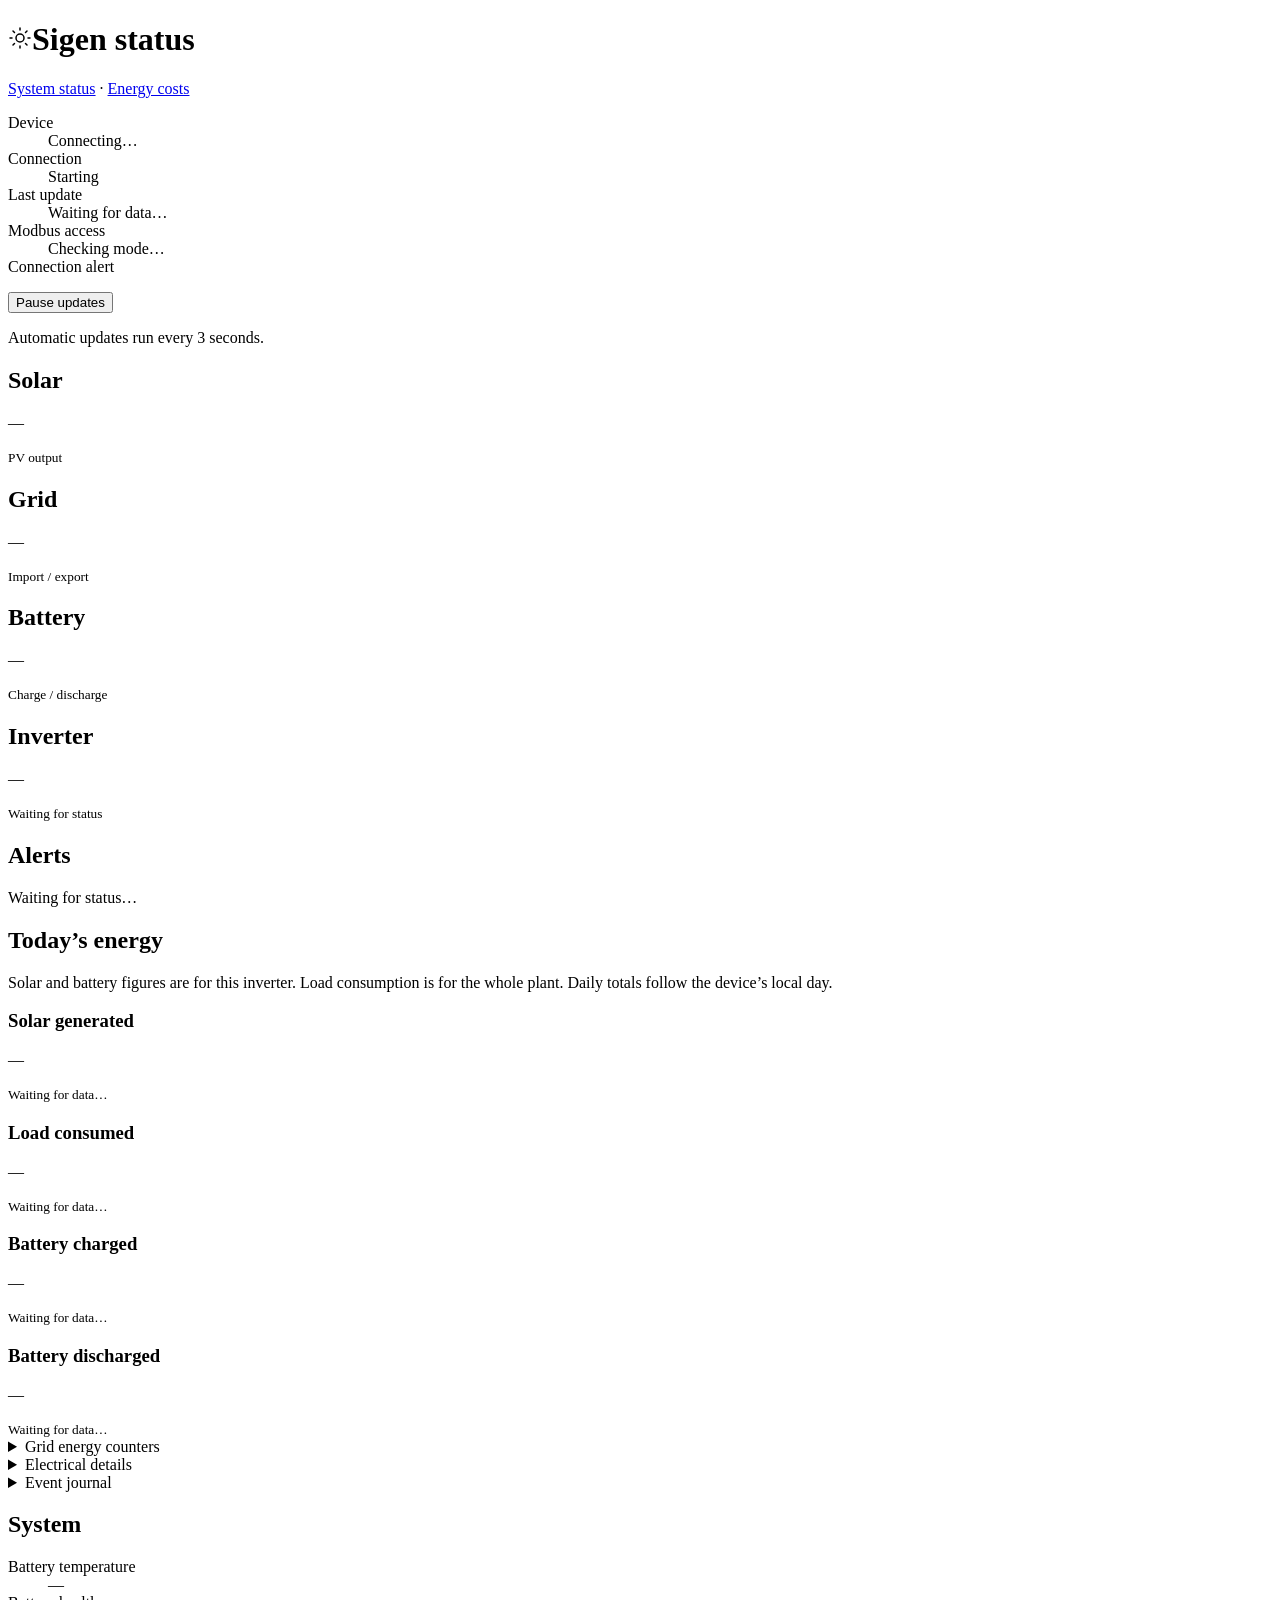
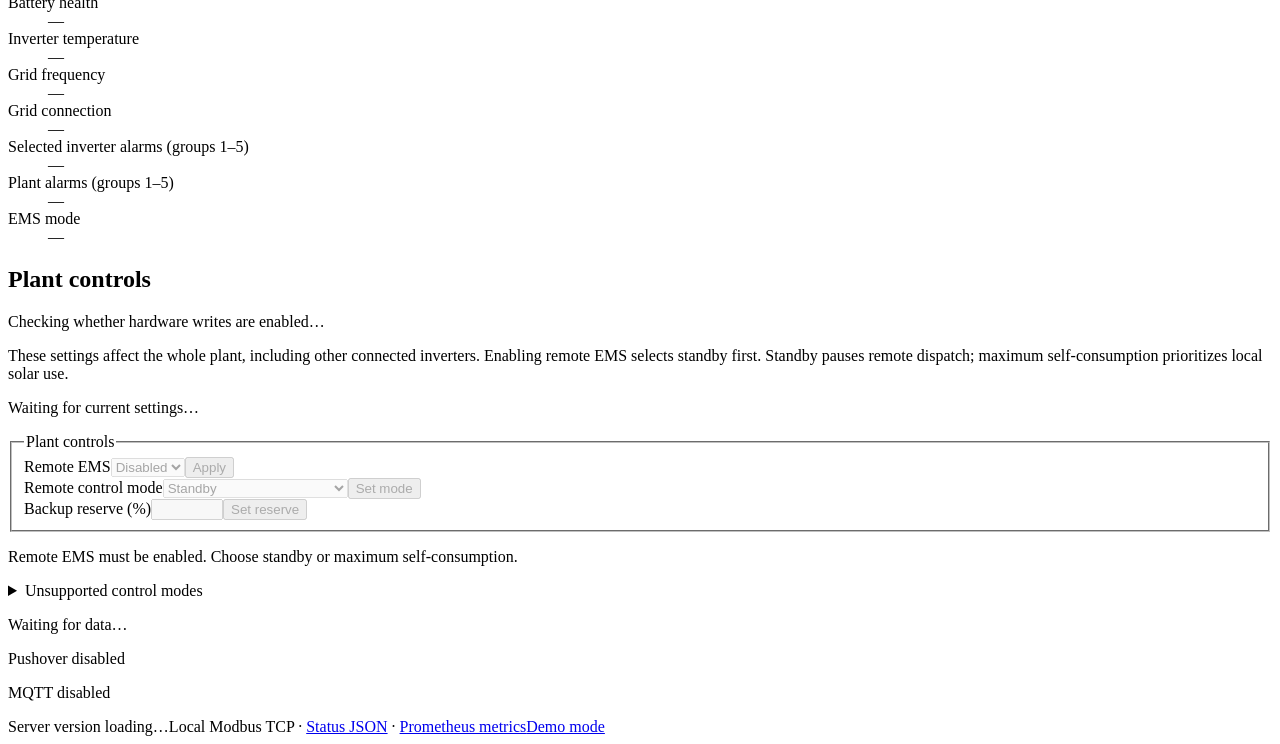
==== commit ed1ba674: "feat(energy): add Home Assistant tariffs and energy costs page" ====
--- a/crates/sigen-server/static/index.html
+++ b/crates/sigen-server/static/index.html
@@ -4,7 +4,7 @@
 <div class="solar-sky" aria-hidden="true"></div>
 <main>
 <noscript><p>The dashboard requires JavaScript to load readings and enable controls. You can still view <a href="/api/status">status JSON</a> and <a href="/metrics">Prometheus metrics</a>.</p></noscript>
-<header><div><h1><svg class="sun-mark" aria-hidden="true" focusable="false" width="24" height="24" viewBox="0 0 24 24" fill="none" stroke="currentColor" stroke-width="1.5" stroke-linecap="round"><circle cx="12" cy="12" r="4"/><path d="M12 2v2m0 16v2M2 12h2m16 0h2M5 5l1.5 1.5m11 11L19 19M5 19l1.5-1.5m11-11L19 5"/></svg>Sigen status</h1></div><a id="active-alerts-link" href="#alerts-panel" hidden></a></header>
+<header><div><h1><svg class="sun-mark" aria-hidden="true" focusable="false" width="24" height="24" viewBox="0 0 24 24" fill="none" stroke="currentColor" stroke-width="1.5" stroke-linecap="round"><circle cx="12" cy="12" r="4"/><path d="M12 2v2m0 16v2M2 12h2m16 0h2M5 5l1.5 1.5m11 11L19 19M5 19l1.5-1.5m11-11L19 5"/></svg>Sigen status</h1><nav aria-label="Main navigation"><a href="/" aria-current="page">System status</a> · <a href="/energy">Energy costs</a></nav></div><a id="active-alerts-link" href="#alerts-panel" hidden></a></header>
 <aside id="demo-banner" hidden aria-label="Demo mode">
 <div><strong>DEMO MODE</strong><p>This demo simulates device data and controls. It sends no device commands or notifications. Your demo settings reset when you reload the page.</p></div>
 <div class="demo-toolbar"><label for="demo-scenario">Scenario</label><select id="demo-scenario"><option value="solar">Solar generation</option><option value="night">Night · battery discharge</option><option value="alarm">Battery alarm</option><option value="offline">Device offline</option></select><a id="demo-metrics-link" href="#demo-metrics">Demo Prometheus metrics</a><a href="/">Exit demo</a></div>
